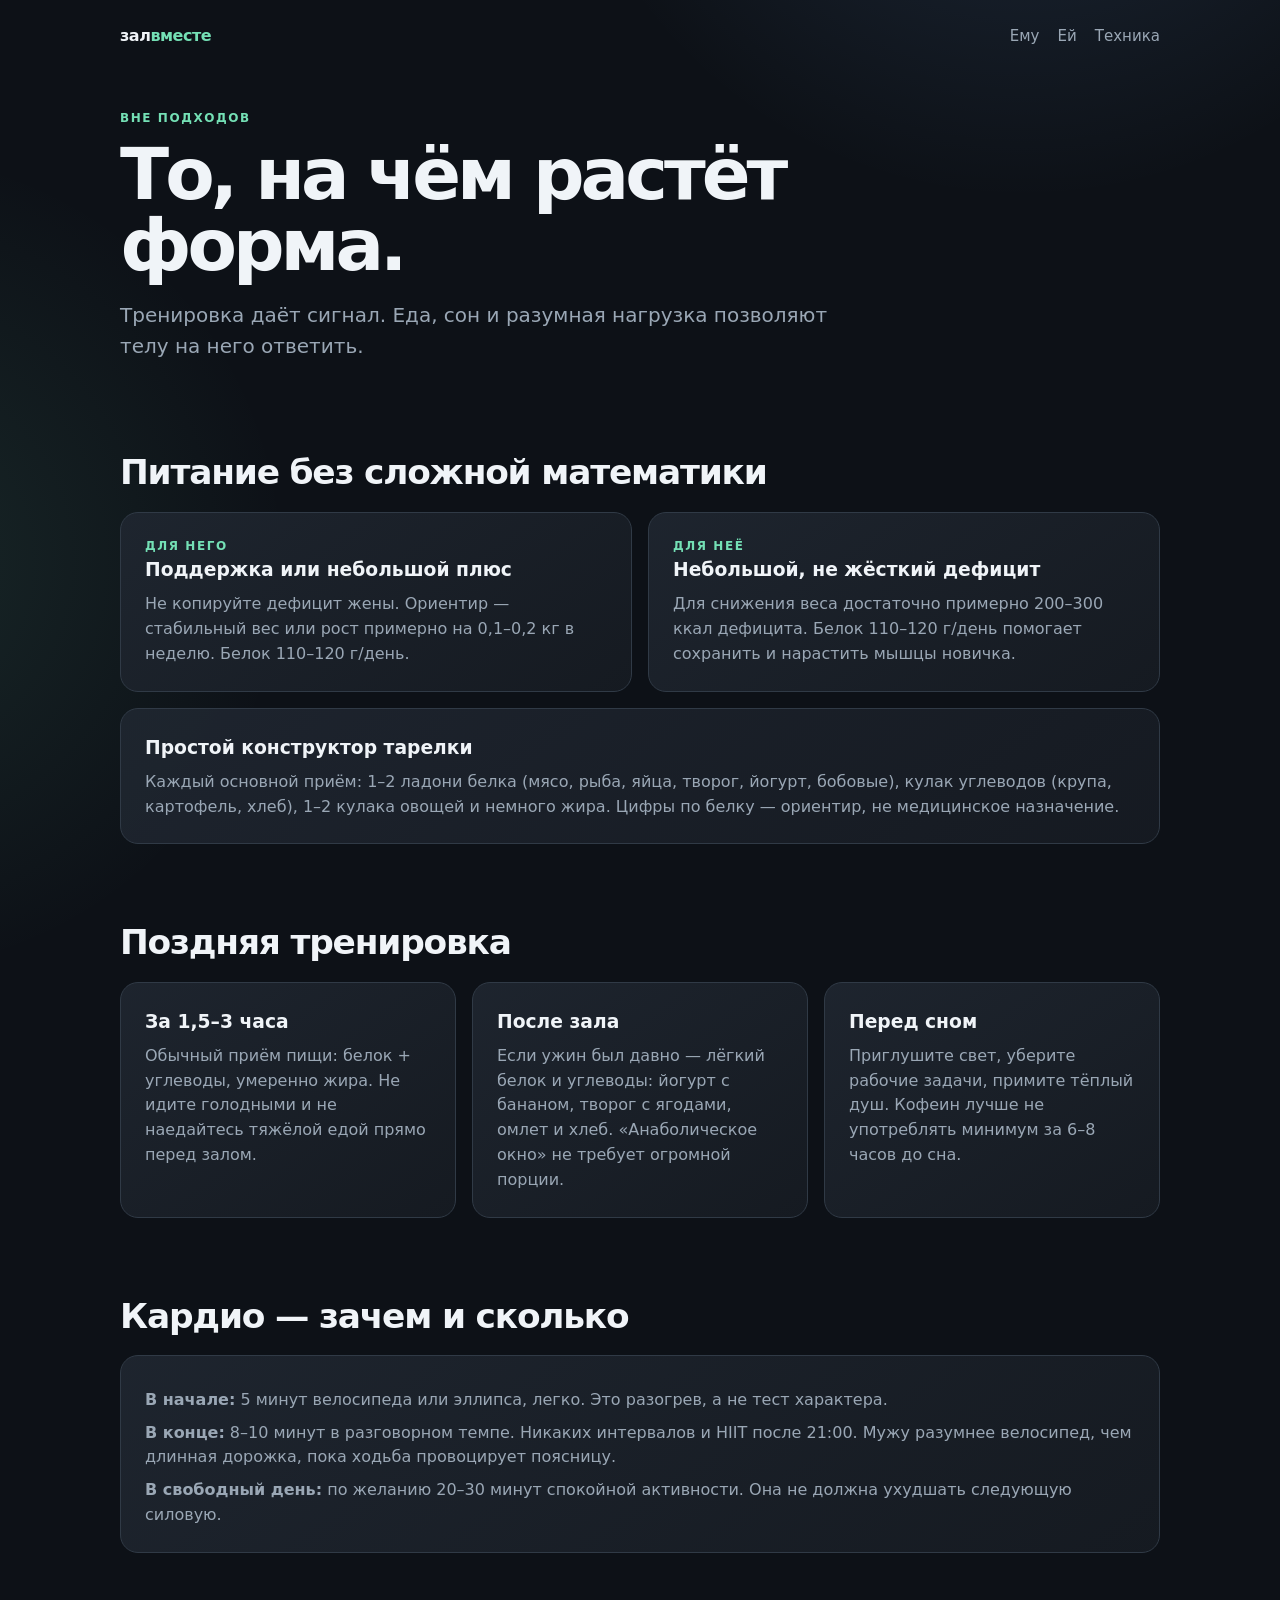
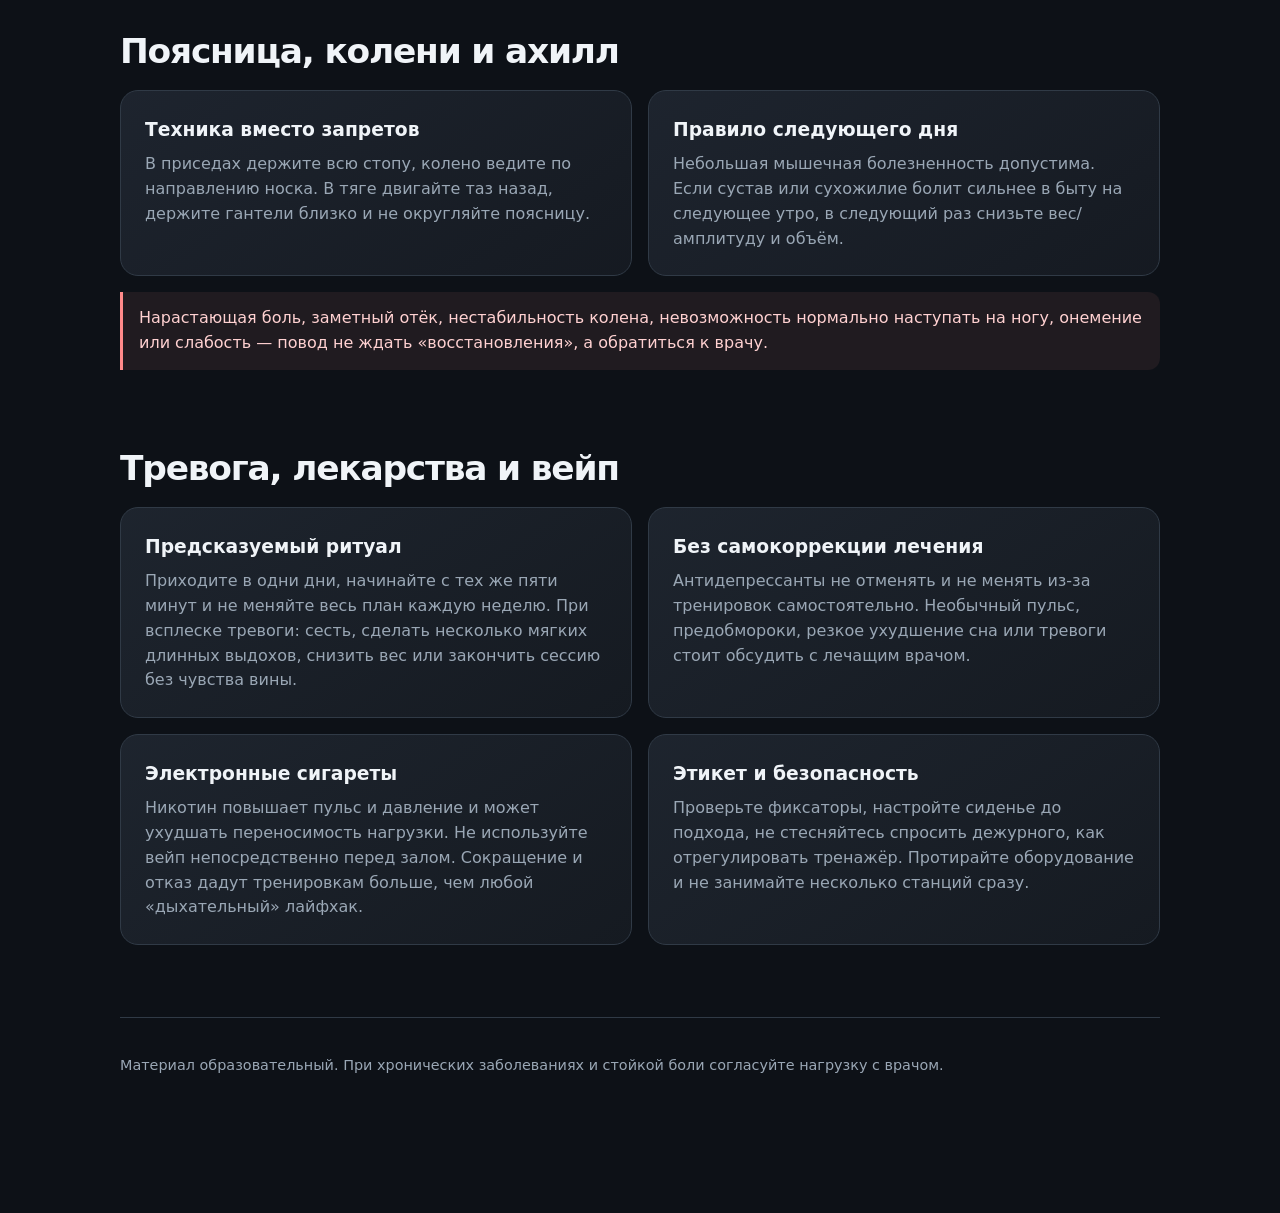
==== advice.html @ 155415ec "init" ====
<!doctype html>
<html lang="ru">
<head>
  <meta charset="utf-8">
  <meta name="viewport" content="width=device-width, initial-scale=1">
  <meta name="theme-color" content="#0d1117">
  <title>Питание и восстановление — Зал вместе</title>
  <link rel="icon" href="favicon.svg" type="image/svg+xml">
  <link rel="stylesheet" href="css/style.css">
</head>
<body>
  <main class="shell">
    <header class="topbar">
      <a class="brand" href="index.html">зал<span>вместе</span></a>
      <nav class="toplinks"><a href="him.html">Ему</a><a href="her.html">Ей</a><a href="technique.html">Техника</a></nav>
    </header>
    <section class="guide-head">
      <div class="eyebrow">Вне подходов</div>
      <h1>То, на чём растёт форма.</h1>
      <p class="lead">Тренировка даёт сигнал. Еда, сон и разумная нагрузка позволяют телу на него ответить.</p>
    </section>

    <section class="section">
      <h2>Питание без сложной математики</h2>
      <div class="grid">
        <article class="card">
          <div class="eyebrow">Для него</div>
          <h3>Поддержка или небольшой плюс</h3>
          <p>Не копируйте дефицит жены. Ориентир — стабильный вес или рост примерно на 0,1–0,2 кг в неделю. Белок 110–120 г/день.</p>
        </article>
        <article class="card">
          <div class="eyebrow">Для неё</div>
          <h3>Небольшой, не жёсткий дефицит</h3>
          <p>Для снижения веса достаточно примерно 200–300 ккал дефицита. Белок 110–120 г/день помогает сохранить и нарастить мышцы новичка.</p>
        </article>
      </div>
      <div class="card" style="margin-top:16px">
        <h3>Простой конструктор тарелки</h3>
        <p>Каждый основной приём: 1–2 ладони белка (мясо, рыба, яйца, творог, йогурт, бобовые), кулак углеводов (крупа, картофель, хлеб), 1–2 кулака овощей и немного жира. Цифры по белку — ориентир, не медицинское назначение.</p>
      </div>
    </section>

    <section class="section">
      <h2>Поздняя тренировка</h2>
      <div class="grid three">
        <article class="card"><h3>За 1,5–3 часа</h3><p>Обычный приём пищи: белок + углеводы, умеренно жира. Не идите голодными и не наедайтесь тяжёлой едой прямо перед залом.</p></article>
        <article class="card"><h3>После зала</h3><p>Если ужин был давно — лёгкий белок и углеводы: йогурт с бананом, творог с ягодами, омлет и хлеб. «Анаболическое окно» не требует огромной порции.</p></article>
        <article class="card"><h3>Перед сном</h3><p>Приглушите свет, уберите рабочие задачи, примите тёплый душ. Кофеин лучше не употреблять минимум за 6–8 часов до сна.</p></article>
      </div>
    </section>

    <section class="section">
      <h2>Кардио — зачем и сколько</h2>
      <div class="card">
        <p><strong>В начале:</strong> 5 минут велосипеда или эллипса, легко. Это разогрев, а не тест характера.</p>
        <p><strong>В конце:</strong> 8–10 минут в разговорном темпе. Никаких интервалов и HIIT после 21:00. Мужу разумнее велосипед, чем длинная дорожка, пока ходьба провоцирует поясницу.</p>
        <p><strong>В свободный день:</strong> по желанию 20–30 минут спокойной активности. Она не должна ухудшать следующую силовую.</p>
      </div>
    </section>

    <section class="section">
      <h2>Поясница, колени и ахилл</h2>
      <div class="grid">
        <article class="card">
          <h3>Техника вместо запретов</h3>
          <p>В приседах держите всю стопу, колено ведите по направлению носка. В тяге двигайте таз назад, держите гантели близко и не округляйте поясницу.</p>
        </article>
        <article class="card">
          <h3>Правило следующего дня</h3>
          <p>Небольшая мышечная болезненность допустима. Если сустав или сухожилие болит сильнее в быту на следующее утро, в следующий раз снизьте вес/амплитуду и объём.</p>
        </article>
      </div>
      <div class="notice danger" style="margin-top:16px">Нарастающая боль, заметный отёк, нестабильность колена, невозможность нормально наступать на ногу, онемение или слабость — повод не ждать «восстановления», а обратиться к врачу.</div>
    </section>

    <section class="section">
      <h2>Тревога, лекарства и вейп</h2>
      <div class="grid">
        <article class="card">
          <h3>Предсказуемый ритуал</h3>
          <p>Приходите в одни дни, начинайте с тех же пяти минут и не меняйте весь план каждую неделю. При всплеске тревоги: сесть, сделать несколько мягких длинных выдохов, снизить вес или закончить сессию без чувства вины.</p>
        </article>
        <article class="card">
          <h3>Без самокоррекции лечения</h3>
          <p>Антидепрессанты не отменять и не менять из-за тренировок самостоятельно. Необычный пульс, предобмороки, резкое ухудшение сна или тревоги стоит обсудить с лечащим врачом.</p>
        </article>
        <article class="card">
          <h3>Электронные сигареты</h3>
          <p>Никотин повышает пульс и давление и может ухудшать переносимость нагрузки. Не используйте вейп непосредственно перед залом. Сокращение и отказ дадут тренировкам больше, чем любой «дыхательный» лайфхак.</p>
        </article>
        <article class="card">
          <h3>Этикет и безопасность</h3>
          <p>Проверьте фиксаторы, настройте сиденье до подхода, не стесняйтесь спросить дежурного, как отрегулировать тренажёр. Протирайте оборудование и не занимайте несколько станций сразу.</p>
        </article>
      </div>
    </section>
    <footer class="footer">Материал образовательный. При хронических заболеваниях и стойкой боли согласуйте нагрузку с врачом.</footer>
  </main>
  <nav class="bottom-nav">
    <a href="index.html"><b>⌂</b>Главная</a><a href="him.html"><b>А</b>Ему</a><a href="her.html"><b>Б</b>Ей</a><a href="technique.html"><b>?</b>Техника</a>
  </nav>
</body>
</html>
---- css/style.css ----
:root {
  --bg: #0d1117;
  --panel: #161b22;
  --panel-2: #1f2630;
  --text: #f0f4f8;
  --muted: #9aa7b5;
  --line: #303a46;
  --accent: #74e0b5;
  --accent-2: #7eb6ff;
  --warn: #ffcc70;
  --danger: #ff8a8a;
  --radius: 18px;
  color-scheme: dark;
  font-family: Inter, ui-sans-serif, system-ui, -apple-system, "Segoe UI", sans-serif;
}

* { box-sizing: border-box; }
html { scroll-behavior: smooth; }
body {
  margin: 0;
  background:
    radial-gradient(circle at 80% -10%, rgba(126,182,255,.16), transparent 30rem),
    radial-gradient(circle at -10% 20%, rgba(116,224,181,.11), transparent 26rem),
    var(--bg);
  color: var(--text);
  line-height: 1.55;
  min-height: 100vh;
}
a { color: inherit; }
button, input, select { font: inherit; }
button { cursor: pointer; }

.shell { width: min(1040px, calc(100% - 32px)); margin: auto; padding: 24px 0 100px; }
.topbar { display: flex; align-items: center; justify-content: space-between; gap: 18px; margin-bottom: 44px; }
.brand { text-decoration: none; font-weight: 850; letter-spacing: -.03em; }
.brand span { color: var(--accent); }
.toplinks { display: flex; gap: 18px; }
.toplinks a { color: var(--muted); text-decoration: none; font-size: .94rem; }
.toplinks a:hover { color: var(--text); }

.eyebrow { color: var(--accent); text-transform: uppercase; letter-spacing: .13em; font-size: .75rem; font-weight: 800; }
h1 { font-size: clamp(2.25rem, 7vw, 5.5rem); max-width: 900px; line-height: .98; letter-spacing: -.055em; margin: 12px 0 20px; }
h2 { font-size: clamp(1.45rem, 4vw, 2.15rem); letter-spacing: -.035em; margin: 0 0 12px; }
h3 { margin: 0 0 8px; }
.lead { font-size: clamp(1.05rem, 2vw, 1.25rem); color: var(--muted); max-width: 720px; }
.hero { padding: 32px 0 42px; }
.hero-actions { display: flex; gap: 12px; flex-wrap: wrap; margin-top: 26px; }
.button {
  display: inline-flex; align-items: center; justify-content: center; gap: 8px;
  min-height: 48px; padding: 0 18px; border: 1px solid var(--line);
  border-radius: 999px; background: var(--panel); color: var(--text);
  text-decoration: none; font-weight: 760;
}
.button.primary { color: #06120d; background: var(--accent); border-color: var(--accent); }
.button:hover { transform: translateY(-1px); }

.grid { display: grid; grid-template-columns: repeat(2, minmax(0,1fr)); gap: 16px; }
.grid.three { grid-template-columns: repeat(3, minmax(0,1fr)); }
.card {
  display: block; padding: 24px; border: 1px solid var(--line); border-radius: var(--radius);
  background: linear-gradient(145deg, rgba(31,38,48,.92), rgba(22,27,34,.92));
  text-decoration: none;
}
.card p { color: var(--muted); margin: 8px 0 0; }
.person-card { position: relative; overflow: hidden; min-height: 210px; }
.person-card::after { content: ""; position: absolute; width: 150px; height: 150px; border-radius: 50%; right: -50px; bottom: -60px; background: rgba(116,224,181,.13); }
.person-card.her::after { background: rgba(126,182,255,.15); }
.person-card .arrow { display: inline-block; margin-top: 34px; color: var(--accent); font-weight: 800; }
.section { padding: 36px 0; }
.notice { border-left: 3px solid var(--warn); padding: 14px 16px; background: rgba(255,204,112,.08); border-radius: 0 12px 12px 0; color: #e9d9b8; }
.danger { border-color: var(--danger); background: rgba(255,138,138,.08); color: #ffd1d1; }
.muted { color: var(--muted); }
.tags { display: flex; flex-wrap: wrap; gap: 8px; margin-top: 16px; }
.tag { border: 1px solid var(--line); border-radius: 999px; color: var(--muted); padding: 6px 10px; font-size: .82rem; }

.guide-head { padding: 16px 0 28px; }
.guide-head h1 { font-size: clamp(2.2rem, 7vw, 4.5rem); }
.switcher { display: inline-flex; gap: 5px; padding: 5px; background: var(--panel); border: 1px solid var(--line); border-radius: 999px; margin: 20px 0; }
.switcher button { border: 0; color: var(--muted); background: transparent; border-radius: 999px; padding: 10px 18px; font-weight: 750; }
.switcher button.active { background: var(--accent); color: #06120d; }
.phase-select { width: 100%; max-width: 420px; padding: 12px 14px; border: 1px solid var(--line); border-radius: 12px; background: var(--panel); color: var(--text); }
.phase-card { margin-top: 12px; padding: 16px; border-radius: 12px; background: rgba(126,182,255,.08); border: 1px solid rgba(126,182,255,.22); }
.phase-card p { margin: 4px 0 0; color: var(--muted); }

.workout-list { display: grid; gap: 10px; margin: 22px 0; }
.exercise-row {
  display: grid; grid-template-columns: auto 1fr auto; gap: 14px; align-items: start;
  padding: 16px; border: 1px solid var(--line); background: var(--panel); border-radius: 14px;
}
.exercise-row.done { opacity: .58; }
.exercise-row.done .exercise-name { text-decoration: line-through; }
.check { width: 25px; height: 25px; accent-color: var(--accent); margin-top: 3px; }
.exercise-name { font-weight: 780; }
.exercise-meta { color: var(--accent); font-size: .89rem; }
.exercise-technique { color: var(--muted); font-size: .82rem; }
.sets-log { grid-column: 2 / -1; display: grid; grid-template-columns: repeat(3, minmax(0,1fr)); gap: 8px; }
.sets-log input { width: 100%; min-width: 0; padding: 9px 10px; color: var(--text); background: var(--panel-2); border: 1px solid var(--line); border-radius: 9px; }
.timer {
  position: sticky; bottom: 76px; z-index: 5; display: flex; gap: 10px; align-items: center; justify-content: center;
  padding: 12px; margin: 22px auto; max-width: 500px; background: rgba(22,27,34,.94); border: 1px solid var(--line); border-radius: 999px; backdrop-filter: blur(10px);
}
.timer-display { min-width: 70px; font-variant-numeric: tabular-nums; font-size: 1.2rem; font-weight: 850; text-align: center; }
.timer button { border: 0; border-radius: 999px; background: var(--panel-2); color: var(--text); padding: 9px 12px; }

.tech-grid { display: grid; grid-template-columns: repeat(2,minmax(0,1fr)); gap: 14px; }
.tech-card { padding: 0; overflow: hidden; }
.tech-visual { height: 130px; display: grid; place-items: center; background: linear-gradient(135deg, rgba(116,224,181,.12), rgba(126,182,255,.1)); border-bottom: 1px solid var(--line); }
.tech-visual svg { width: 120px; height: 100px; stroke: var(--accent); fill: none; stroke-width: 4; stroke-linecap: round; stroke-linejoin: round; }
.tech-body { padding: 20px; }
.tech-body details { border-top: 1px solid var(--line); margin-top: 14px; padding-top: 12px; }
.tech-body summary { cursor: pointer; font-weight: 750; }
.tech-body li { margin: 8px 0; color: var(--muted); }
.stop { color: #ffc1c1; }
.search { width: 100%; padding: 14px 16px; margin: 10px 0 24px; background: var(--panel); border: 1px solid var(--line); color: var(--text); border-radius: 13px; }

.bottom-nav { display: none; position: fixed; bottom: 0; left: 0; right: 0; z-index: 10; padding: 9px 12px max(9px, env(safe-area-inset-bottom)); background: rgba(13,17,23,.94); border-top: 1px solid var(--line); backdrop-filter: blur(12px); }
.bottom-nav a { flex: 1; text-align: center; text-decoration: none; color: var(--muted); font-size: .75rem; padding: 5px; }
.bottom-nav b { display: block; color: var(--text); font-size: 1.05rem; }
.footer { padding: 36px 0; margin-top: 36px; border-top: 1px solid var(--line); color: var(--muted); font-size: .9rem; }

@media (max-width: 720px) {
  .shell { width: min(100% - 22px, 1040px); padding-top: 16px; }
  .topbar { margin-bottom: 18px; }
  .toplinks { display: none; }
  .grid, .grid.three, .tech-grid { grid-template-columns: 1fr; }
  .card { padding: 19px; }
  .exercise-row { grid-template-columns: auto 1fr; }
  .exercise-row > .exercise-meta { grid-column: 2; }
  .sets-log { grid-column: 2; grid-template-columns: 1fr; }
  .bottom-nav { display: flex; }
  .timer { bottom: 80px; }
}

@media print {
  .topbar, .bottom-nav, .timer, .hero-actions { display: none !important; }
  body { background: white; color: black; }
  .card, .exercise-row { border-color: #bbb; background: white; break-inside: avoid; }
  .muted, .card p, .exercise-technique { color: #444; }
}
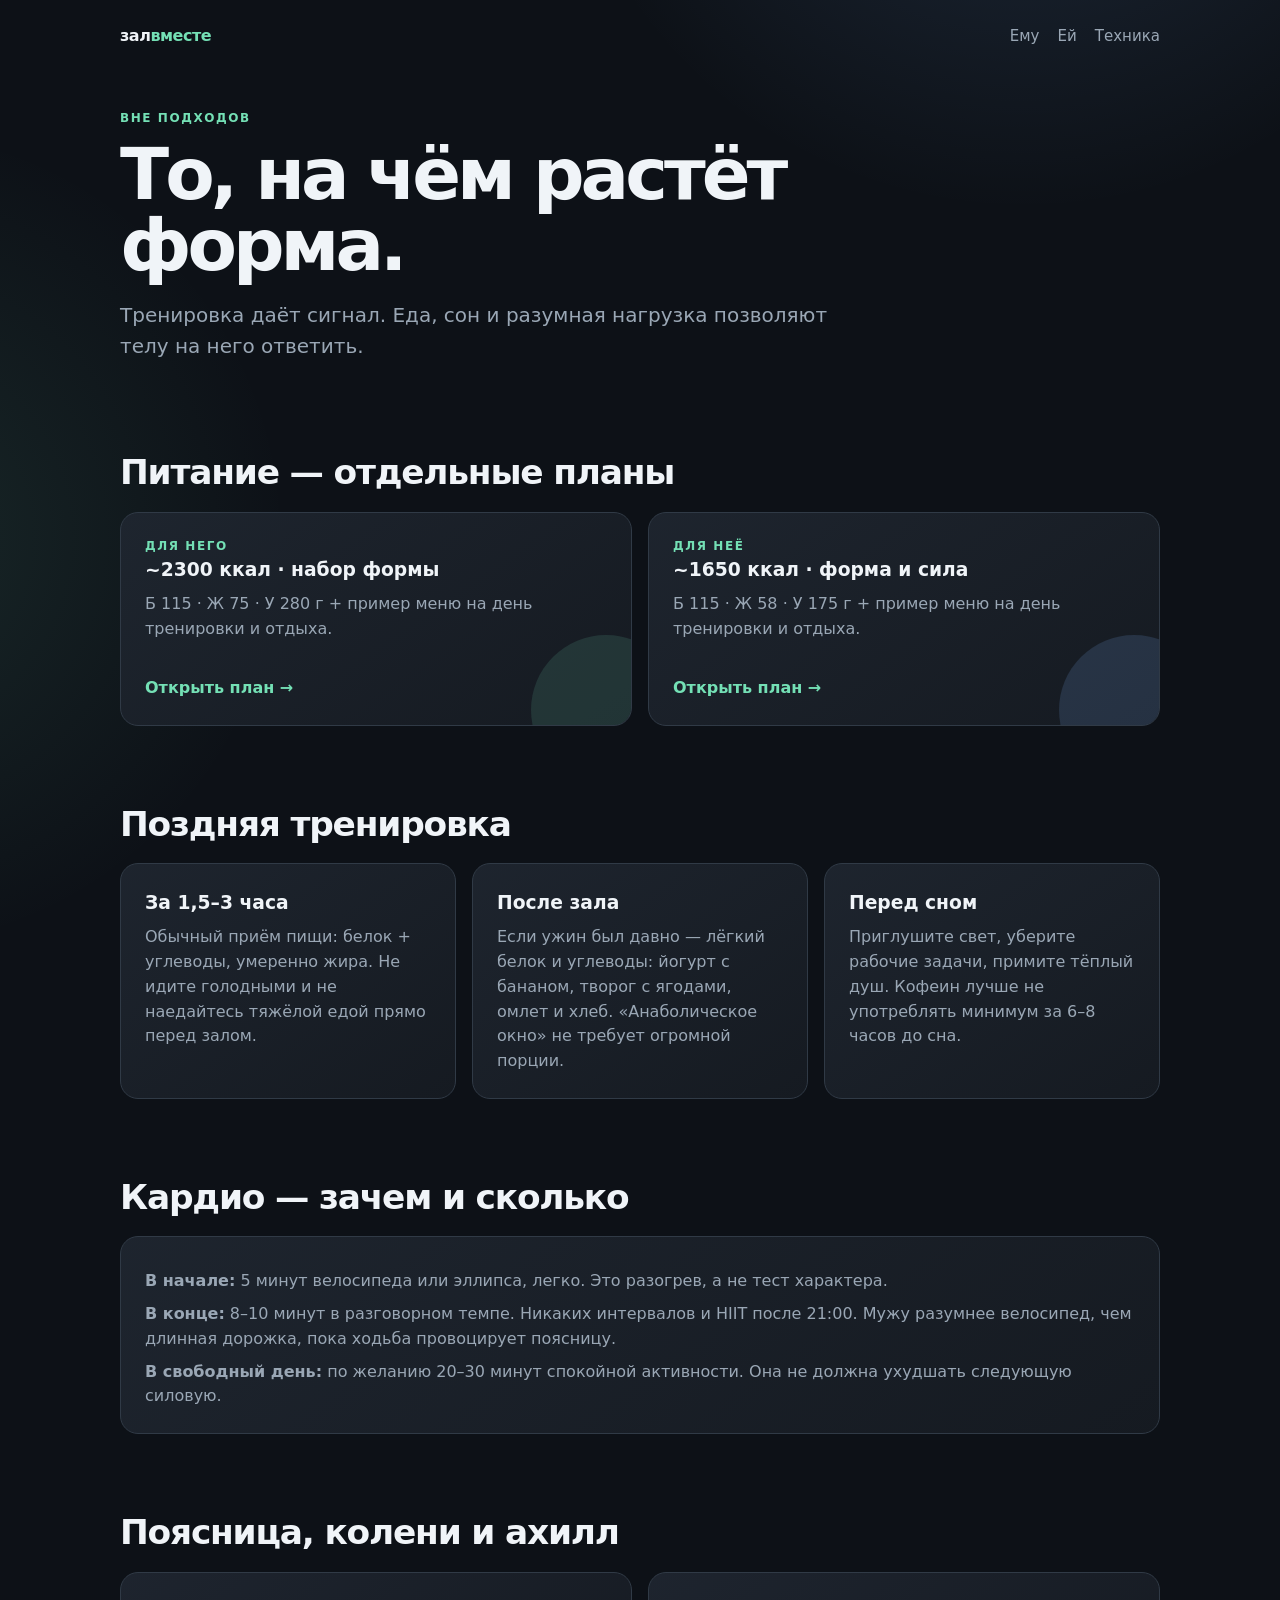
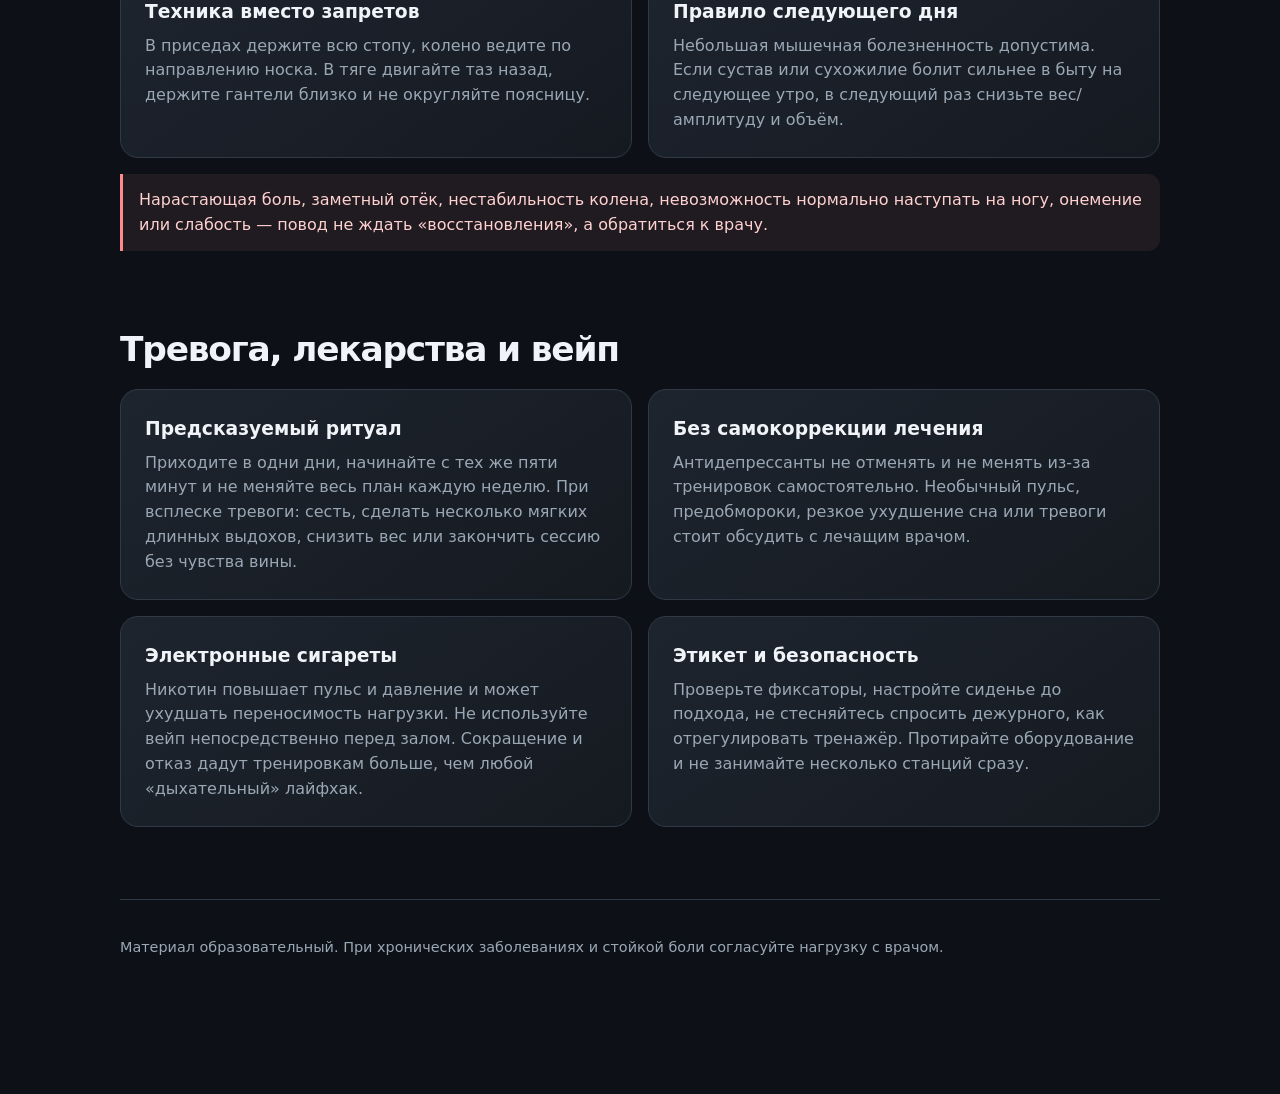
==== commit b690eb95: "Add exercise GIFs, progression guide, and nutrition plans Each exercise shows a demo GIF in workouts" ====
--- a/advice.html
+++ b/advice.html
@@ -21,22 +21,20 @@
     </section>
 
     <section class="section">
-      <h2>Питание без сложной математики</h2>
+      <h2>Питание — отдельные планы</h2>
       <div class="grid">
-        <article class="card">
+        <a class="card person-card" href="nutrition-him.html">
           <div class="eyebrow">Для него</div>
-          <h3>Поддержка или небольшой плюс</h3>
-          <p>Не копируйте дефицит жены. Ориентир — стабильный вес или рост примерно на 0,1–0,2 кг в неделю. Белок 110–120 г/день.</p>
-        </article>
-        <article class="card">
+          <h3>~2300 ккал · набор формы</h3>
+          <p>Б 115 · Ж 75 · У 280 г + пример меню на день тренировки и отдыха.</p>
+          <span class="arrow">Открыть план →</span>
+        </a>
+        <a class="card person-card her" href="nutrition-her.html">
           <div class="eyebrow">Для неё</div>
-          <h3>Небольшой, не жёсткий дефицит</h3>
-          <p>Для снижения веса достаточно примерно 200–300 ккал дефицита. Белок 110–120 г/день помогает сохранить и нарастить мышцы новичка.</p>
-        </article>
-      </div>
-      <div class="card" style="margin-top:16px">
-        <h3>Простой конструктор тарелки</h3>
-        <p>Каждый основной приём: 1–2 ладони белка (мясо, рыба, яйца, творог, йогурт, бобовые), кулак углеводов (крупа, картофель, хлеб), 1–2 кулака овощей и немного жира. Цифры по белку — ориентир, не медицинское назначение.</p>
+          <h3>~1650 ккал · форма и сила</h3>
+          <p>Б 115 · Ж 58 · У 175 г + пример меню на день тренировки и отдыха.</p>
+          <span class="arrow">Открыть план →</span>
+        </a>
       </div>
     </section>
 
--- a/css/style.css
+++ b/css/style.css
@@ -84,17 +84,51 @@
 
 .workout-list { display: grid; gap: 10px; margin: 22px 0; }
 .exercise-row {
-  display: grid; grid-template-columns: auto 1fr auto; gap: 14px; align-items: start;
+  display: grid;
+  grid-template-columns: 76px 28px 1fr auto;
+  grid-template-areas:
+    "thumb check copy meta"
+    "thumb logs logs logs";
+  gap: 10px 12px; align-items: start;
   padding: 16px; border: 1px solid var(--line); background: var(--panel); border-radius: 14px;
 }
 .exercise-row.done { opacity: .58; }
 .exercise-row.done .exercise-name { text-decoration: line-through; }
-.check { width: 25px; height: 25px; accent-color: var(--accent); margin-top: 3px; }
+.exercise-thumb-wrap { margin: 0; grid-area: thumb; align-self: center; }
+.exercise-thumb-wrap img { width: 76px; height: 76px; object-fit: cover; border-radius: 12px; border: 1px solid var(--line); background: #0a0d11; display: block; }
+.exercise-thumb-wrap.fallback { width: 76px; height: 76px; display: grid; place-items: center; border-radius: 12px; background: var(--panel-2); border: 1px solid var(--line); }
+.exercise-thumb-wrap.fallback svg { width: 52px; height: 44px; }
+.media-note { font-size: .72rem; color: var(--muted); margin-top: 6px; line-height: 1.35; }
+.check { width: 25px; height: 25px; accent-color: var(--accent); margin-top: 3px; grid-area: check; }
+.exercise-copy { grid-area: copy; min-width: 0; }
 .exercise-name { font-weight: 780; }
-.exercise-meta { color: var(--accent); font-size: .89rem; }
-.exercise-technique { color: var(--muted); font-size: .82rem; }
-.sets-log { grid-column: 2 / -1; display: grid; grid-template-columns: repeat(3, minmax(0,1fr)); gap: 8px; }
+.exercise-meta { color: var(--accent); font-size: .89rem; grid-area: meta; justify-self: end; text-align: right; }
+.exercise-technique { color: var(--muted); font-size: .82rem; display: inline-block; margin-top: 4px; }
+.sets-log { grid-area: logs; display: grid; grid-template-columns: repeat(3, minmax(0,1fr)); gap: 8px; }
 .sets-log input { width: 100%; min-width: 0; padding: 9px 10px; color: var(--text); background: var(--panel-2); border: 1px solid var(--line); border-radius: 9px; }
+
+.progression-grid, .examples-grid { display: grid; grid-template-columns: repeat(3, minmax(0,1fr)); gap: 12px; margin-top: 16px; }
+.progression-grid ul, .progression-grid li { margin: 0; padding-left: 18px; color: var(--muted); }
+.progression-grid li { margin-top: 8px; }
+.signal-up { border-color: rgba(116,224,181,.35); }
+.signal-hold { border-color: rgba(255,204,112,.35); }
+.signal-down { border-color: rgba(255,138,138,.35); }
+.example-chip { padding: 14px; border: 1px solid var(--line); border-radius: 12px; background: var(--panel); }
+.example-chip p { margin: 6px 0 0; color: var(--muted); font-size: .92rem; }
+
+.macro-hero { display: flex; gap: 24px; align-items: center; flex-wrap: wrap; margin: 20px 0; }
+.macro-num { display: block; font-size: 2rem; font-weight: 850; letter-spacing: -.03em; }
+.macro-label { color: var(--muted); font-size: .85rem; }
+.macro-bars { flex: 1; min-width: 220px; display: grid; gap: 8px; }
+.macro-row { display: grid; grid-template-columns: 70px 1fr auto; gap: 10px; align-items: center; color: var(--muted); }
+.macro-row strong { color: var(--text); }
+.menu-day { margin-top: 28px; }
+.meal-list { display: grid; gap: 10px; margin-top: 12px; }
+.meal-card { padding: 16px; border: 1px solid var(--line); border-radius: 12px; background: var(--panel); }
+.meal-head { display: flex; gap: 10px; align-items: baseline; flex-wrap: wrap; margin-bottom: 6px; }
+.meal-head h3 { margin: 0; }
+.meal-macros { color: var(--accent); font-size: .84rem; margin-top: 8px; }
+.footer-note { margin-top: 24px; font-size: .85rem; }
 .timer {
   position: sticky; bottom: 76px; z-index: 5; display: flex; gap: 10px; align-items: center; justify-content: center;
   padding: 12px; margin: 22px auto; max-width: 500px; background: rgba(22,27,34,.94); border: 1px solid var(--line); border-radius: 999px; backdrop-filter: blur(10px);
@@ -105,6 +139,9 @@
 .tech-grid { display: grid; grid-template-columns: repeat(2,minmax(0,1fr)); gap: 14px; }
 .tech-card { padding: 0; overflow: hidden; }
 .tech-visual { height: 130px; display: grid; place-items: center; background: linear-gradient(135deg, rgba(116,224,181,.12), rgba(126,182,255,.1)); border-bottom: 1px solid var(--line); }
+.tech-visual.media { height: auto; padding: 0; background: #0a0d11; display: block; }
+.tech-visual.media img { width: 100%; max-height: 320px; object-fit: contain; display: block; }
+.tech-visual.media .media-note { padding: 8px 12px 12px; margin: 0; }
 .tech-visual svg { width: 120px; height: 100px; stroke: var(--accent); fill: none; stroke-width: 4; stroke-linecap: round; stroke-linejoin: round; }
 .tech-body { padding: 20px; }
 .tech-body details { border-top: 1px solid var(--line); margin-top: 14px; padding-top: 12px; }
@@ -122,11 +159,19 @@
   .shell { width: min(100% - 22px, 1040px); padding-top: 16px; }
   .topbar { margin-bottom: 18px; }
   .toplinks { display: none; }
-  .grid, .grid.three, .tech-grid { grid-template-columns: 1fr; }
+  .grid, .grid.three, .tech-grid, .progression-grid, .examples-grid { grid-template-columns: 1fr; }
   .card { padding: 19px; }
-  .exercise-row { grid-template-columns: auto 1fr; }
-  .exercise-row > .exercise-meta { grid-column: 2; }
-  .sets-log { grid-column: 2; grid-template-columns: 1fr; }
+  .exercise-row {
+    grid-template-columns: 64px 1fr auto;
+    grid-template-areas:
+      "thumb meta meta"
+      "copy copy copy"
+      "logs logs logs";
+  }
+  .exercise-row .check { grid-area: copy; justify-self: start; margin-right: 8px; float: left; }
+  .exercise-copy { grid-area: copy; padding-left: 0; }
+  .exercise-meta { grid-area: meta; justify-self: end; }
+  .sets-log { grid-area: logs; grid-template-columns: 1fr; }
   .bottom-nav { display: flex; }
   .timer { bottom: 80px; }
 }
